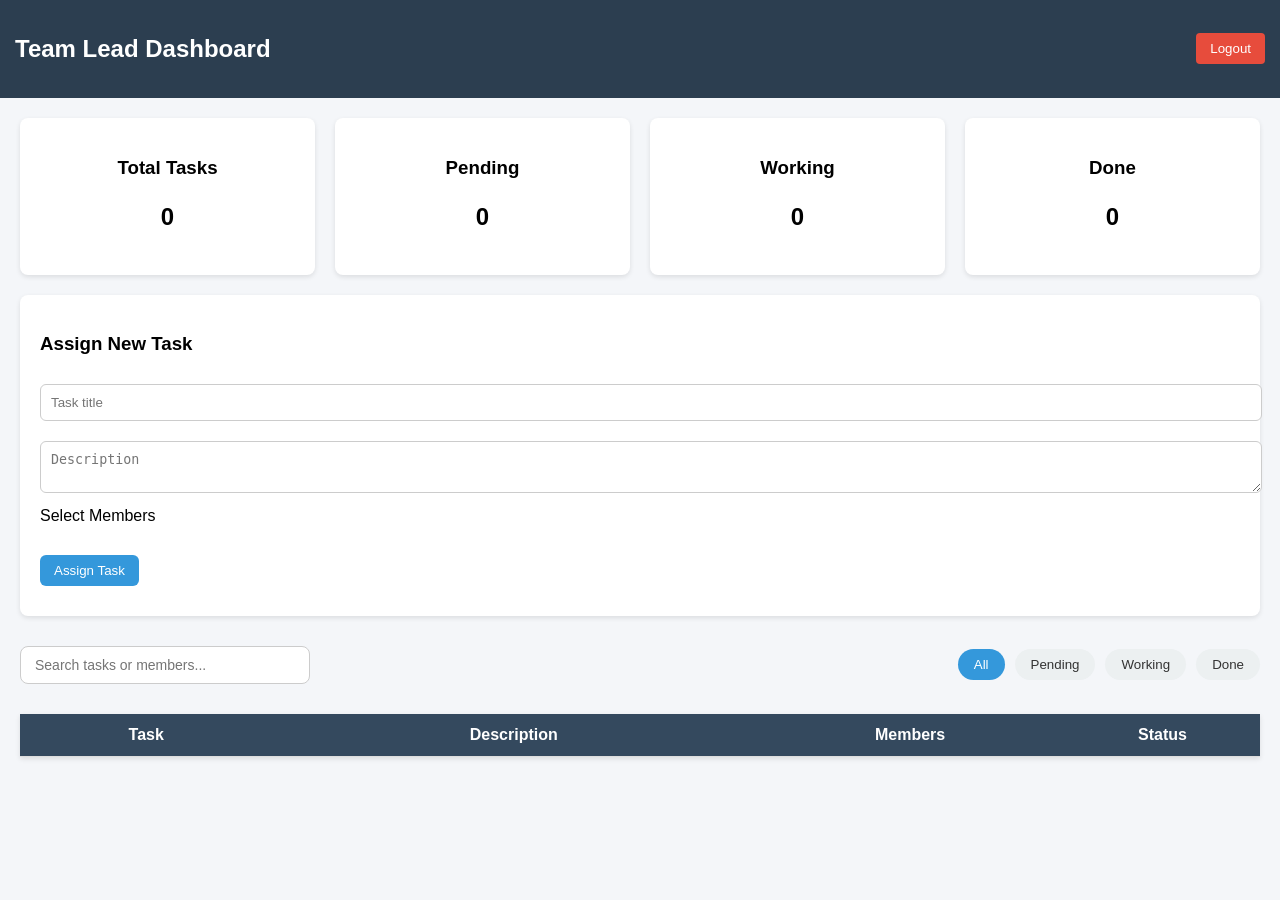
==== src/main/resources/static/lead.html @ 2af621e0 "Initial commit - DevOps Task Management System" ====
<!DOCTYPE html>
<html>
<head>
<title>Team Lead Dashboard</title>

<style>

body{
font-family: Arial, sans-serif;
background:#f4f6f9;
margin:0;
}

.header{
background:#2c3e50;
color:white;
padding:15px;
display:flex;
justify-content:space-between;
align-items:center;
}

.logout{
background:#e74c3c;
color:white;
border:none;
padding:8px 14px;
border-radius:4px;
cursor:pointer;
}

.container{
padding:20px;
}

/* cards */

.cards{
display:flex;
gap:20px;
margin-bottom:20px;
}

.card{
flex:1;
background:white;
padding:20px;
border-radius:8px;
box-shadow:0 2px 5px rgba(0,0,0,0.1);
text-align:center;
}

.card p{
font-size:24px;
font-weight:bold;
}

/* form */

.formBox{
background:white;
padding:20px;
border-radius:8px;
box-shadow:0 2px 5px rgba(0,0,0,0.1);
margin-bottom:20px;
}

input,textarea{
width:100%;
padding:10px;
margin-top:10px;
margin-bottom:10px;
border-radius:6px;
border:1px solid #ccc;
}

/* member checkbox list */

.memberList{
display:flex;
flex-wrap:wrap;
gap:12px;
margin-top:10px;
margin-bottom:20px;
}

.memberItem{
display:flex;
align-items:center;
gap:6px;
padding:10px 14px;
background:#f8f9fa;
border-radius:8px;
border:1px solid #ddd;
cursor:pointer;
transition:0.2s;
}

.memberItem:hover{
background:#ecf3ff;
border-color:#3498db;
}

.memberItem input{
transform:scale(1.1);
}

.memberItem.selected{
background:#d6eaff;
border-color:#3498db;
}

.assignBtnContainer{
margin-top:10px;
}
/* buttons */

button{
padding:8px 14px;
border:none;
border-radius:6px;
background:#3498db;
color:white;
cursor:pointer;
}

/* toolbar (same style as member dashboard) */

.taskToolbar{
display:flex;
justify-content:space-between;
align-items:center;
margin-bottom:20px;
flex-wrap:wrap;
gap:15px;
}

.searchBox input{
padding:10px 14px;
width:260px;
border-radius:8px;
border:1px solid #ccc;
font-size:14px;
outline:none;
}

.searchBox input:focus{
border-color:#3498db;
box-shadow:0 0 4px rgba(52,152,219,0.4);
}

.filters{
display:flex;
gap:10px;
}

.filterBtn{
padding:8px 16px;
border:none;
border-radius:20px;
background:#ecf0f1;
color:#333;
font-weight:500;
cursor:pointer;
}

.filterBtn.active{
background:#3498db;
color:white;
}

.taskMessage{
margin-top:10px;
font-weight:bold;
}

.success{
color:green;
}

.error{
color:red;
}

/* table */

table{
width:100%;
border-collapse:collapse;
background:white;
box-shadow:0 2px 5px rgba(0,0,0,0.1);
table-layout:fixed;
}

th,td{
padding:12px;
border-bottom:1px solid #ddd;
text-align:center;
}

th{
background:#34495e;
color:white;
}

th:nth-child(1){width:20%;}
th:nth-child(2){width:40%;}
th:nth-child(3){width:25%;}
th:nth-child(4){width:15%;}

td{
word-wrap:break-word;
}

/* status */

.status{
padding:5px 10px;
border-radius:5px;
color:white;
font-size:12px;
}

.pending{background:#f39c12;}
.working{background:#3498db;}
.done{background:#2ecc71;}

</style>

</head>

<body>

<div class="header">
<h2>Team Lead Dashboard</h2>
<button class="logout" onclick="logout()">Logout</button>
</div>

<div class="container">

<!-- stats cards -->

<div class="cards">

<div class="card">
<h3>Total Tasks</h3>
<p id="totalTasks">0</p>
</div>

<div class="card">
<h3>Pending</h3>
<p id="pendingTasks">0</p>
</div>

<div class="card">
<h3>Working</h3>
<p id="workingTasks">0</p>
</div>

<div class="card">
<h3>Done</h3>
<p id="doneTasks">0</p>
</div>

</div>

<!-- assign task -->

<div class="formBox">

<h3>Assign New Task</h3>

<input id="title" placeholder="Task title">

<textarea id="desc" placeholder="Description"></textarea>

<label>Select Members</label>

<div id="memberList" class="memberList"></div>

<div class="assignBtnContainer">
<button onclick="assignTask()">Assign Task</button>
</div>

<div id="taskMessage" class="taskMessage"></div>

</div>

<!-- search + filters -->

<div class="taskToolbar">

<div class="searchBox">
<input
type="text"
id="searchInput"
placeholder="Search tasks or members..."
onkeyup="renderTasks()"
>
</div>

<div class="filters">

<button class="filterBtn active" onclick="setFilter('ALL',this)">All</button>
<button class="filterBtn" onclick="setFilter('PENDING',this)">Pending</button>
<button class="filterBtn" onclick="setFilter('WORKING',this)">Working</button>
<button class="filterBtn" onclick="setFilter('DONE',this)">Done</button>

</div>

</div>

<!-- task table -->

<table>

<thead>
<tr>
<th>Task</th>
<th>Description</th>
<th>Members</th>
<th>Status</th>
</tr>
</thead>

<tbody id="taskTable"></tbody>

</table>

</div>

<script>

let tasks=[];
let currentFilter="ALL";

/* load members */

fetch("/users/members")
.then(res=>res.json())
.then(users=>{

let list=document.getElementById("memberList");

list.innerHTML="";

users.forEach(u=>{

let item=document.createElement("label");

item.className="memberItem";

item.innerHTML=`
<input type="checkbox" value="${u.id}">
${u.name}
`;

item.querySelector("input").addEventListener("change",function(){

if(this.checked){
item.classList.add("selected");
}
else{
item.classList.remove("selected");
}

});

list.appendChild(item);

});

});

/* assign task */

function assignTask(){

let title=document.getElementById("title").value;
let desc=document.getElementById("desc").value;

let selected=[...document.querySelectorAll("#memberList input:checked")]
.map(c=>({id:parseInt(c.value)}));

let message=document.getElementById("taskMessage");

/* validation */

if(!title || selected.length===0){

message.innerHTML="Please enter title and select members";
message.className="taskMessage error";
return;

}

let task={
title:title,
description:desc,
assignedUsers:selected
};

fetch("/tasks/assign",{

method:"POST",
headers:{
"Content-Type":"application/json"
},
body:JSON.stringify(task)

})
.then(res=>{

if(!res.ok){
throw new Error("Failed");
}

return res.json();

})
.then(()=>{

message.innerHTML="Task assigned successfully";
message.className="taskMessage success";

/* clear inputs */

document.getElementById("title").value="";
document.getElementById("desc").value="";

document.querySelectorAll("#memberList input")
.forEach(c=>c.checked=false);

/* reload tasks */

loadTasks();

})
.catch(()=>{

message.innerHTML="Failed to assign task";
message.className="taskMessage error";

});

}

/* load tasks */

function loadTasks(){

fetch("/tasks")
.then(res=>res.json())
.then(data=>{

tasks=data;

updateStats();
renderTasks();

});

}

loadTasks();

/* stats */

function updateStats(){

document.getElementById("totalTasks").innerText=tasks.length;

document.getElementById("pendingTasks").innerText=
tasks.filter(t=>t.status==="PENDING").length;

document.getElementById("workingTasks").innerText=
tasks.filter(t=>t.status==="WORKING").length;

document.getElementById("doneTasks").innerText=
tasks.filter(t=>t.status==="DONE").length;

}

/* filter */

function setFilter(status,btn){

currentFilter=status;

document.querySelectorAll(".filterBtn")
.forEach(b=>b.classList.remove("active"));

btn.classList.add("active");

renderTasks();

}

/* render table */

function renderTasks(){

let table=document.getElementById("taskTable");
table.innerHTML="";

let search=document.getElementById("searchInput").value.toLowerCase();

let filtered=tasks.filter(task=>{

let members=task.assignedUsers.map(u=>u.name).join(", ").toLowerCase();

let matchSearch=
task.title.toLowerCase().includes(search) ||
(task.description && task.description.toLowerCase().includes(search)) ||
members.includes(search);

let matchFilter=
currentFilter==="ALL" || task.status===currentFilter;

return matchSearch && matchFilter;

});

filtered.forEach(task=>{

let statusClass="pending";

if(task.status==="WORKING") statusClass="working";
if(task.status==="DONE") statusClass="done";

let members=task.assignedUsers
.map(u=>u.name)
.join(", ");

table.innerHTML+=`

<tr>

<td>${task.title}</td>

<td>${task.description ? task.description : "-"}</td>

<td>${members}</td>

<td>
<span class="status ${statusClass}">
${task.status}
</span>
</td>

</tr>

`;

});

}

function logout(){

localStorage.clear();
window.location.href="index.html";

}

</script>

</body>
</html>
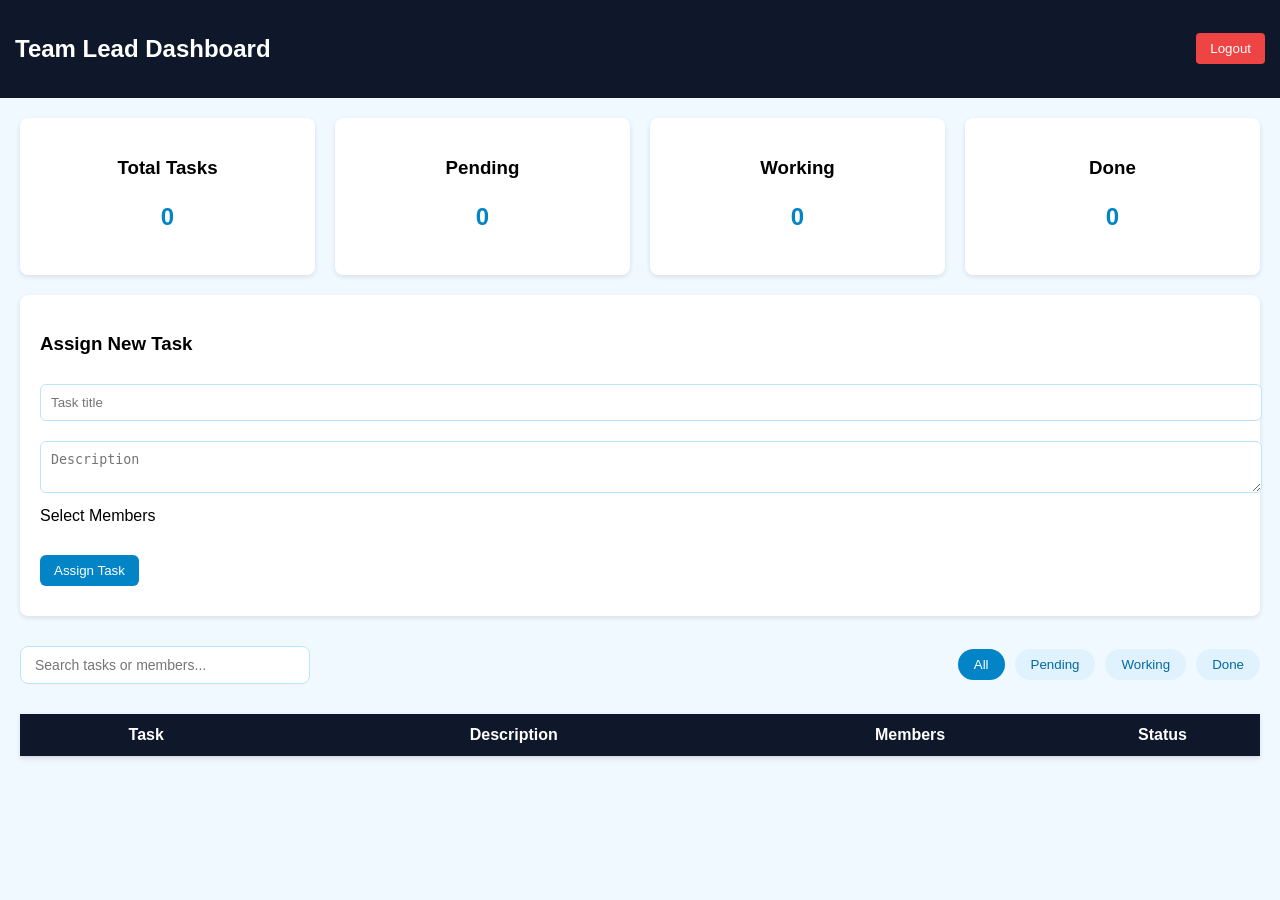
==== commit 6009d9f9: "Update lead.html" ====
--- a/src/main/resources/static/lead.html
+++ b/src/main/resources/static/lead.html
@@ -7,12 +7,12 @@
 
 body{
 font-family: Arial, sans-serif;
-background:#f4f6f9;
+background:#f0f9ff; /* cool light blue */
 margin:0;
 }
 
 .header{
-background:#2c3e50;
+background:#0f172a; /* dark navy */
 color:white;
 padding:15px;
 display:flex;
@@ -21,7 +21,7 @@
 }
 
 .logout{
-background:#e74c3c;
+background:#ef4444;
 color:white;
 border:none;
 padding:8px 14px;
@@ -53,6 +53,7 @@
 .card p{
 font-size:24px;
 font-weight:bold;
+color:#0284c7; /* cool blue */
 }
 
 /* form */
@@ -71,7 +72,7 @@
 margin-top:10px;
 margin-bottom:10px;
 border-radius:6px;
-border:1px solid #ccc;
+border:1px solid #bae6fd; /* light cyan border */
 }
 
 /* member checkbox list */
@@ -89,16 +90,16 @@
 align-items:center;
 gap:6px;
 padding:10px 14px;
-background:#f8f9fa;
+background:#ecfeff; /* very light cyan */
 border-radius:8px;
-border:1px solid #ddd;
+border:1px solid #a5f3fc;
 cursor:pointer;
 transition:0.2s;
 }
 
 .memberItem:hover{
-background:#ecf3ff;
-border-color:#3498db;
+background:#cffafe;
+border-color:#06b6d4;
 }
 
 .memberItem input{
@@ -106,25 +107,26 @@
 }
 
 .memberItem.selected{
-background:#d6eaff;
-border-color:#3498db;
+background:#a5f3fc;
+border-color:#06b6d4;
 }
 
 .assignBtnContainer{
 margin-top:10px;
 }
+
 /* buttons */
 
 button{
 padding:8px 14px;
 border:none;
 border-radius:6px;
-background:#3498db;
+background:#0284c7; /* blue */
 color:white;
 cursor:pointer;
 }
 
-/* toolbar (same style as member dashboard) */
+/* toolbar */
 
 .taskToolbar{
 display:flex;
@@ -139,14 +141,14 @@
 padding:10px 14px;
 width:260px;
 border-radius:8px;
-border:1px solid #ccc;
+border:1px solid #bae6fd;
 font-size:14px;
 outline:none;
 }
 
 .searchBox input:focus{
-border-color:#3498db;
-box-shadow:0 0 4px rgba(52,152,219,0.4);
+border-color:#0284c7;
+box-shadow:0 0 4px rgba(2,132,199,0.4);
 }
 
 .filters{
@@ -158,14 +160,14 @@
 padding:8px 16px;
 border:none;
 border-radius:20px;
-background:#ecf0f1;
-color:#333;
+background:#e0f2fe; /* light blue */
+color:#0369a1;
 font-weight:500;
 cursor:pointer;
 }
 
 .filterBtn.active{
-background:#3498db;
+background:#0284c7;
 color:white;
 }
 
@@ -175,11 +177,11 @@
 }
 
 .success{
-color:green;
+color:#16a34a;
 }
 
 .error{
-color:red;
+color:#dc2626;
 }
 
 /* table */
@@ -199,8 +201,8 @@
 }
 
 th{
-background:#34495e;
-color:white;
+background:#0f172a; /* dark header */
+color:#ffffff; /* cyan text */
 }
 
 th:nth-child(1){width:20%;}
@@ -221,9 +223,9 @@
 font-size:12px;
 }
 
-.pending{background:#f39c12;}
-.working{background:#3498db;}
-.done{background:#2ecc71;}
+.pending{background:#f59e0b;}
+.working{background:#0284c7;}
+.done{background:#22c55e;}
 
 </style>
 
@@ -559,11 +561,11 @@
 function logout(){
 
 localStorage.clear();
-window.location.href="index.html";
+window.location.href="login.html";
 
 }
 
 </script>
 
 </body>
-</html>+</html>
